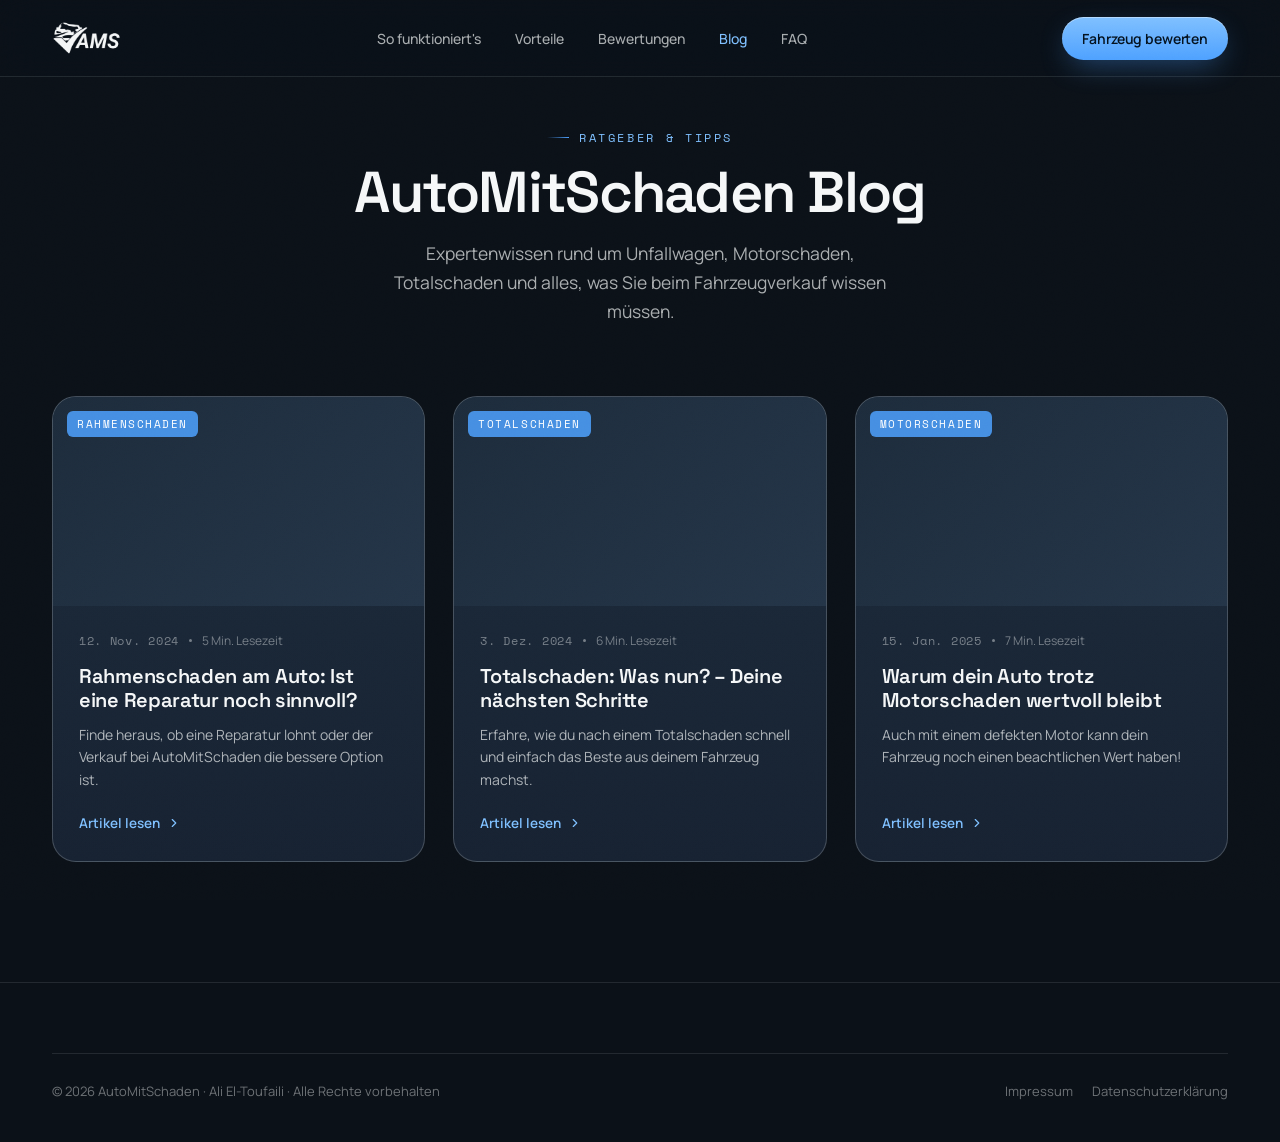
==== blog.html @ 616f6a23 "Initial commit: AutoMitSchaden website Co-Authored-By: Claude Sonnet 4.6 <noreply@anthropic.com>" ====
<!DOCTYPE html>
<html lang="de">
<head>
<meta charset="UTF-8" />
<meta name="viewport" content="width=device-width, initial-scale=1.0" />
<title>Blog — AutoMitSchaden | Ratgeber Fahrzeugverkauf</title>
<meta name="description" content="Ratgeber rund um den Verkauf beschädigter Fahrzeuge. Expertentipps zu Rahmenschaden, Totalschaden, Motorschaden und mehr." />
<meta name="robots" content="index, follow" />
<meta property="og:title" content="Blog — AutoMitSchaden" />
<meta property="og:description" content="Ratgeber rund um den Verkauf beschädigter Fahrzeuge." />
<meta property="og:type" content="website" />
<link rel="canonical" href="https://automitschaden.de/blog.html" />
<link rel="preconnect" href="https://fonts.googleapis.com" />
<link rel="preconnect" href="https://fonts.gstatic.com" crossorigin />
<link href="https://fonts.googleapis.com/css2?family=Space+Grotesk:wght@400;500;600;700&family=Manrope:wght@400;500;600;700;800&family=Space+Mono:wght@400;700&display=swap" rel="stylesheet" />
<link rel="stylesheet" href="styles.css" />
<link rel="stylesheet" href="sections.css" />
<style>
  .blog-page { min-height: 100vh; display: flex; flex-direction: column; }
  .blog-main { flex: 1; padding: 120px 0 90px; }
  .blog-hero { text-align: center; margin-bottom: 70px; }
  .blog-hero .eyebrow { justify-content: center; }
  .blog-hero h1 { font-family: var(--font-display); font-size: clamp(34px,4.5vw,58px); font-weight: 600; letter-spacing: -.03em; margin: 16px 0 18px; line-height: 1.02; }
  .blog-hero p { font-size: 17.5px; color: var(--paper-dim); max-width: 540px; margin: 0 auto; line-height: 1.65; }
  .blog-grid { display: grid; grid-template-columns: repeat(3, 1fr); gap: 28px; }
  .blog-card { background: linear-gradient(180deg, var(--ink-700), var(--ink-800)); border: 1px solid var(--hairline-strong); border-radius: var(--radius-lg); overflow: hidden; transition: transform .4s var(--ease), border-color .4s, box-shadow .4s; display: flex; flex-direction: column; }
  .blog-card:hover { transform: translateY(-6px); border-color: rgba(78,161,255,.3); box-shadow: 0 24px 60px -20px rgba(78,161,255,.18); }
  .blog-card-img { aspect-ratio: 16/9; overflow: hidden; background: var(--ink-800); position: relative; }
  .blog-card-img img { width: 100%; height: 100%; object-fit: cover; transition: transform .6s var(--ease); display: block; }
  .blog-card:hover .blog-card-img img { transform: scale(1.04); }
  .blog-card-img .blog-tag { position: absolute; top: 14px; left: 14px; font-family: var(--font-mono); font-size: 11px; letter-spacing: .14em; text-transform: uppercase; background: rgba(78,161,255,.85); color: #fff; padding: 5px 10px; border-radius: 6px; backdrop-filter: blur(8px); }
  .blog-card-body { padding: 26px 26px 28px; flex: 1; display: flex; flex-direction: column; }
  .blog-card-meta { display: flex; align-items: center; gap: 10px; margin-bottom: 14px; }
  .blog-card-meta time { font-family: var(--font-mono); font-size: 11.5px; color: var(--paper-faint); letter-spacing: .06em; }
  .blog-card-meta .dot { width: 3px; height: 3px; border-radius: 50%; background: var(--paper-faint); }
  .blog-card-meta .read-time { font-size: 12px; color: var(--paper-faint); }
  .blog-card h2 { font-family: var(--font-display); font-size: 20px; font-weight: 600; letter-spacing: -.015em; margin-bottom: 12px; line-height: 1.2; color: var(--paper); }
  .blog-card p { font-size: 14px; color: var(--paper-dim); line-height: 1.6; margin-bottom: 22px; flex: 1; }
  .blog-card-link { display: inline-flex; align-items: center; gap: 7px; font-size: 13.5px; font-weight: 600; color: var(--accent-2); transition: gap .2s; }
  .blog-card-link:hover { gap: 11px; }
  .blog-card-link svg { width: 14px; height: 14px; }
  @media (max-width: 880px) { .blog-grid { grid-template-columns: 1fr 1fr; } }
  @media (max-width: 560px) { .blog-grid { grid-template-columns: 1fr; } }
</style>
<script type="application/ld+json">
{
  "@context": "https://schema.org",
  "@type": "Blog",
  "name": "AutoMitSchaden Blog",
  "description": "Ratgeber rund um den Verkauf beschädigter Fahrzeuge",
  "url": "https://automitschaden.de/blog.html",
  "publisher": {
    "@type": "Organization",
    "name": "AutoMitSchaden",
    "url": "https://automitschaden.de"
  }
}
</script>
</head>
<body>
<div class="grain"></div>
<div class="blog-page">

  <nav class="nav scrolled" style="position:fixed;top:0;left:0;right:0;z-index:100;">
    <div class="container nav-in">
      <a class="nav-logo" href="index.html">
        <img src="assets/logo-light.png" alt="AutoMitSchaden" style="height:34px;" />
      </a>
      <div class="nav-links">
        <a href="index.html#prozess">So funktioniert's</a>
        <a href="index.html#vorteile">Vorteile</a>
        <a href="index.html#stimmen">Bewertungen</a>
        <a href="blog.html" style="color:var(--accent-2)">Blog</a>
        <a href="index.html#faq">FAQ</a>
      </div>
      <div class="nav-cta">
        <a href="index.html" class="btn btn-primary" style="padding:11px 20px;font-size:14px;">Fahrzeug bewerten</a>
      </div>
    </div>
  </nav>

  <main class="blog-main">
    <div class="container">
      <div class="blog-hero">
        <span class="eyebrow">Ratgeber &amp; Tipps</span>
        <h1>AutoMitSchaden Blog</h1>
        <p>Expertenwissen rund um Unfallwagen, Motorschaden, Totalschaden und alles, was Sie beim Fahrzeugverkauf wissen müssen.</p>
      </div>

      <div class="blog-grid">

        <a href="blog/rahmenschaden-auto.html" class="blog-card" style="text-decoration:none;">
          <div class="blog-card-img">
            <img src="assets/blog/rahmenschaden.jpg" alt="Unfallfahrzeug mit Rahmenschaden" loading="lazy"
                 onerror="this.style.display='none'; this.parentElement.style.background='linear-gradient(135deg,var(--ink-700),var(--ink-600))';" />
            <span class="blog-tag">Rahmenschaden</span>
          </div>
          <div class="blog-card-body">
            <div class="blog-card-meta">
              <time datetime="2024-11-12">12. Nov. 2024</time>
              <span class="dot"></span>
              <span class="read-time">5 Min. Lesezeit</span>
            </div>
            <h2>Rahmenschaden am Auto: Ist eine Reparatur noch sinnvoll?</h2>
            <p>Finde heraus, ob eine Reparatur lohnt oder der Verkauf bei AutoMitSchaden die bessere Option ist.</p>
            <span class="blog-card-link">
              Artikel lesen
              <svg viewBox="0 0 24 24" fill="none" stroke="currentColor" stroke-width="2" stroke-linecap="round" stroke-linejoin="round"><path d="M9 6l6 6-6 6"/></svg>
            </span>
          </div>
        </a>

        <a href="blog/totalschaden-naechste-schritte.html" class="blog-card" style="text-decoration:none;">
          <div class="blog-card-img">
            <img src="assets/blog/totalschaden.jpg" alt="Auto mit Totalschaden auf der Strasse" loading="lazy"
                 onerror="this.style.display='none'; this.parentElement.style.background='linear-gradient(135deg,var(--ink-700),var(--ink-600))';" />
            <span class="blog-tag">Totalschaden</span>
          </div>
          <div class="blog-card-body">
            <div class="blog-card-meta">
              <time datetime="2024-12-03">3. Dez. 2024</time>
              <span class="dot"></span>
              <span class="read-time">6 Min. Lesezeit</span>
            </div>
            <h2>Totalschaden: Was nun? &#8211; Deine n&auml;chsten Schritte</h2>
            <p>Erfahre, wie du nach einem Totalschaden schnell und einfach das Beste aus deinem Fahrzeug machst.</p>
            <span class="blog-card-link">
              Artikel lesen
              <svg viewBox="0 0 24 24" fill="none" stroke="currentColor" stroke-width="2" stroke-linecap="round" stroke-linejoin="round"><path d="M9 6l6 6-6 6"/></svg>
            </span>
          </div>
        </a>

        <a href="blog/motorschaden-auto-wertvoll.html" class="blog-card" style="text-decoration:none;">
          <div class="blog-card-img">
            <img src="assets/blog/motorschaden.jpg" alt="Mann inspiziert Motorschaden am Auto" loading="lazy"
                 onerror="this.style.display='none'; this.parentElement.style.background='linear-gradient(135deg,var(--ink-700),var(--ink-600))';" />
            <span class="blog-tag">Motorschaden</span>
          </div>
          <div class="blog-card-body">
            <div class="blog-card-meta">
              <time datetime="2025-01-15">15. Jan. 2025</time>
              <span class="dot"></span>
              <span class="read-time">7 Min. Lesezeit</span>
            </div>
            <h2>Warum dein Auto trotz Motorschaden wertvoll bleibt</h2>
            <p>Auch mit einem defekten Motor kann dein Fahrzeug noch einen beachtlichen Wert haben!</p>
            <span class="blog-card-link">
              Artikel lesen
              <svg viewBox="0 0 24 24" fill="none" stroke="currentColor" stroke-width="2" stroke-linecap="round" stroke-linejoin="round"><path d="M9 6l6 6-6 6"/></svg>
            </span>
          </div>
        </a>

      </div>
    </div>
  </main>

  <footer class="footer">
    <div class="container">
      <div class="foot-bot">
        <span>&#169; 2026 AutoMitSchaden &middot; Ali El-Toufaili &middot; Alle Rechte vorbehalten</span>
        <span>
          <a href="impressum.html" style="margin-right:16px;">Impressum</a>
          <a href="datenschutz.html">Datenschutzerkl&auml;rung</a>
        </span>
      </div>
    </div>
  </footer>

</div>
</body>
</html>
---- styles.css ----
/* ============================================================
   AutoMitSchaden (AMS) — Premium Automotive-Tech
   Design tokens + global styles
   ============================================================ */

:root {
  /* Brand ink — aufgehelltes Navy (mehr Tiefe, weniger Schwarz) */
  --ink-950: #0b1118;
  --ink-900: #0e1520;
  --ink-850: #121c27;
  --ink-800: #172232;
  --ink-700: #1d2c3c;
  --ink-600: #243548;

  /* Light/paper */
  --paper: #f5f7f8;
  --paper-dim: rgba(245, 247, 248, 0.68);
  --paper-faint: rgba(245, 247, 248, 0.42);
  --hairline: rgba(245, 247, 248, 0.10);
  --hairline-strong: rgba(245, 247, 248, 0.20);

  /* Accent — refined electric blue (tweakable) */
  --accent: #4ea1ff;
  --accent-2: #7fc0ff;
  --accent-deep: #2b6fd6;
  --accent-glow: rgba(78, 161, 255, 0.45);
  --accent-ink: #04121f;

  /* Success */
  --mint: #56d6a6;

  /* Glass */
  --glass: rgba(18, 27, 38, 0.55);
  --glass-strong: rgba(20, 30, 44, 0.82);
  --glass-border: rgba(245, 247, 248, 0.16);

  /* Form */
  --card-bg: #f6f8f9;
  --card-ink: #0e1620;
  --card-ink-dim: #586374;
  --card-line: #dfe5ea;
  --card-line-strong: #c6d0d8;
  --field-bg: #ffffff;

  /* Typography */
  --font-display: "Space Grotesk", "Manrope", system-ui, sans-serif;
  --font-ui: "Manrope", system-ui, sans-serif;
  --font-mono: "Space Mono", ui-monospace, "SFMono-Regular", monospace;

  /* Layout */
  --container: 1240px;
  --radius-lg: 24px;
  --radius: 16px;
  --radius-sm: 11px;
  --ease: cubic-bezier(0.22, 1, 0.36, 1);
  --ease-out: cubic-bezier(0.16, 1, 0.3, 1);
}

* { box-sizing: border-box; margin: 0; padding: 0; }

html { scroll-behavior: smooth; -webkit-font-smoothing: antialiased; text-rendering: optimizeLegibility; }

body {
  font-family: var(--font-ui);
  background: var(--ink-950);
  color: var(--paper);
  line-height: 1.5;
  overflow-x: hidden;
}

::selection { background: var(--accent); color: var(--accent-ink); }

img { max-width: 100%; display: block; }
button { font-family: inherit; cursor: pointer; border: none; background: none; color: inherit; }
input, select, textarea { font-family: inherit; font-size: inherit; }
a { color: inherit; text-decoration: none; }

/* Scrollbar */
::-webkit-scrollbar { width: 10px; height: 10px; }
::-webkit-scrollbar-track { background: var(--ink-950); }
::-webkit-scrollbar-thumb { background: var(--ink-600); border-radius: 8px; border: 2px solid var(--ink-950); }

/* ---------- Typography helpers ---------- */
.display {
  font-family: var(--font-display);
  font-weight: 600;
  letter-spacing: -0.025em;
  line-height: 0.98;
}
.eyebrow {
  font-family: var(--font-mono);
  font-size: 12px;
  letter-spacing: 0.22em;
  text-transform: uppercase;
  color: var(--accent-2);
  display: inline-flex;
  align-items: center;
  gap: 10px;
}
.eyebrow::before {
  content: "";
  width: 22px; height: 1px;
  background: linear-gradient(90deg, transparent, var(--accent));
}

/* ---------- Layout ---------- */
.container { width: 100%; max-width: var(--container); margin: 0 auto; padding: 0 32px; }
section { position: relative; }
@media (max-width: 480px) { .container { padding: 0 18px; } }

/* ---------- Buttons ---------- */
.btn {
  display: inline-flex; align-items: center; justify-content: center; gap: 10px;
  font-weight: 600; font-size: 15px; letter-spacing: -0.01em;
  padding: 15px 26px; border-radius: 999px;
  transition: transform .35s var(--ease), box-shadow .35s var(--ease), background .3s, color .3s, border-color .3s;
  white-space: nowrap;
}
.btn-primary {
  background: linear-gradient(180deg, var(--accent-2), var(--accent));
  color: var(--accent-ink);
  box-shadow: 0 10px 30px -8px var(--accent-glow), inset 0 1px 0 rgba(255,255,255,.4);
}
.btn-primary:hover { transform: translateY(-2px); box-shadow: 0 18px 44px -10px var(--accent-glow), inset 0 1px 0 rgba(255,255,255,.5); }
.btn-ghost {
  background: rgba(245,247,248,.05);
  border: 1px solid var(--hairline-strong);
  color: var(--paper);
  backdrop-filter: blur(8px);
}
.btn-ghost:hover { background: rgba(245,247,248,.10); border-color: var(--paper-faint); }

/* ---------- Reveal on scroll ---------- */
[data-reveal] {
  opacity: 0;
  transform: translateY(24px);
  transition: opacity .95s var(--ease-out), transform .95s var(--ease-out);
  transition-delay: var(--reveal-delay, 0ms);
  will-change: opacity, transform;
}
[data-reveal].in { opacity: 1; transform: none; }

@media (prefers-reduced-motion: reduce) {
  [data-reveal] { opacity: 1 !important; transform: none !important; }
  html { scroll-behavior: auto; }
}

/* calm motion (tweak) */
.calm-motion .float-tag { animation: none !important; }
.calm-motion .hero-grid { transform: none !important; }
.calm-motion .hero-orb { animation: none !important; }
.calm-motion .vsuccess .ring::before { animation: none !important; }
.calm-motion [data-reveal] { transition-duration: .5s !important; transition-delay: 0ms !important; }

/* ---------- Spinner ---------- */
@keyframes spin { from { transform: rotate(0deg); } to { transform: rotate(360deg); } }

/* ---------- Placeholder imagery ---------- */
.ph {
  position: relative;
  background:
    repeating-linear-gradient(135deg, rgba(245,247,248,.04) 0 2px, transparent 2px 11px),
    linear-gradient(160deg, var(--ink-700), var(--ink-800));
  border: 1px solid var(--hairline-strong);
  border-radius: var(--radius);
  overflow: hidden;
  display: flex; align-items: center; justify-content: center;
}
.ph::after {
  content: attr(data-label);
  font-family: var(--font-mono);
  font-size: 11px; letter-spacing: .14em; text-transform: uppercase;
  color: var(--paper-faint);
  padding: 6px 10px;
  border: 1px dashed var(--hairline-strong);
  border-radius: 6px;
  background: rgba(11,17,24,.4);
}

/* ---------- Legal content pages ---------- */
.legal-content { max-width: 780px; }
.legal-content h1 {
  font-family: var(--font-display); font-weight: 600;
  font-size: clamp(30px, 3.8vw, 50px); letter-spacing: -.03em; margin-bottom: 40px; line-height: 1;
}
.legal-content h2 {
  font-family: var(--font-display); font-size: 22px; font-weight: 600;
  letter-spacing: -.01em; margin: 44px 0 14px; color: var(--paper);
}
.legal-content h3 { font-family: var(--font-display); font-size: 17px; margin: 28px 0 10px; color: var(--paper); }
.legal-content p, .legal-content li { font-size: 15.5px; color: var(--paper-dim); line-height: 1.7; margin-bottom: 16px; }
.legal-content ul { padding-left: 22px; margin-bottom: 16px; }
.legal-content li { margin-bottom: 8px; }
.legal-content a { color: var(--accent-2); text-decoration: underline; }
.legal-content a:hover { color: var(--accent); }
.legal-content .caps { text-transform: uppercase; font-size: 14px; }
@media (max-width: 560px) { .legal-content { padding: 0; } }

/* utility */
.grain {
  position: fixed; inset: 0; pointer-events: none; z-index: 9999; opacity: .03; mix-blend-mode: overlay;
  background-image: url("data:image/svg+xml,%3Csvg xmlns='http://www.w3.org/2000/svg' width='120' height='120'%3E%3Cfilter id='n'%3E%3CfeTurbulence type='fractalNoise' baseFrequency='.9' numOctaves='2'/%3E%3C/filter%3E%3Crect width='100%25' height='100%25' filter='url(%23n)'/%3E%3C/svg%3E");
}
---- sections.css ----
/* ============================================================
   Sections — nav, hero, process, benefits, testimonials, faq, footer
   ============================================================ */

/* ---------------- NAV ---------------- */
.nav {
  position: fixed; top: 0; left: 0; right: 0; z-index: 100;
  transition: background .4s, border-color .4s, backdrop-filter .4s;
  border-bottom: 1px solid transparent;
}
.nav.scrolled { background: rgba(11,17,24,.8); backdrop-filter: blur(18px) saturate(1.4); border-bottom-color: var(--hairline); }
.nav-in { display: flex; align-items: center; justify-content: space-between; height: 76px; }
.nav-logo { display: flex; align-items: center; gap: 11px; }
.nav-logo img { height: 34px; width: auto; }
.nav-logo b { font-family: var(--font-display); font-size: 18px; letter-spacing: -.01em; }
.nav-links { display: flex; align-items: center; gap: 34px; }
.nav-links a { font-size: 14px; font-weight: 500; color: var(--paper-dim); transition: color .2s; }
.nav-links a:hover { color: var(--paper); }
.nav-cta { display: flex; align-items: center; gap: 16px; }
.nav-phone { font-size: 14px; font-weight: 600; color: var(--paper); display: inline-flex; gap: 8px; align-items: center; }
.nav-phone svg { color: var(--accent-2); }
@media (max-width: 940px) {
  .nav-links, .nav-phone { display: none; }
}

/* ---------------- HERO ---------------- */
.hero { position: relative; padding: 138px 0 90px; overflow: hidden; }
.hero-stage {
  position: absolute; inset: 0; z-index: 0; pointer-events: none;
  background:
    radial-gradient(130% 100% at 80% -5%, rgba(78,161,255,.28), transparent 55%),
    radial-gradient(90% 80% at 10% 110%, rgba(43,111,214,.22), transparent 60%),
    linear-gradient(180deg, var(--ink-900), var(--ink-950));
}
.hero-grid {
  position: absolute; inset: 0; z-index: 0; opacity: .45;
  background-image:
    linear-gradient(var(--hairline) 1px, transparent 1px),
    linear-gradient(90deg, var(--hairline) 1px, transparent 1px);
  background-size: 64px 64px;
  mask-image: radial-gradient(85% 75% at 50% 25%, #000 30%, transparent 80%);
}
.hero-orb {
  position: absolute; z-index: 0; border-radius: 50%; filter: blur(70px); pointer-events: none;
}
@keyframes orbPulse { 0%,100%{opacity:.35; transform:scale(1)} 50%{opacity:.6; transform:scale(1.08)} }
.hero-in { position: relative; z-index: 2; display: grid; grid-template-columns: 1.05fr .95fr; gap: 56px; align-items: center; }

.hero-badge {
  display: inline-flex; align-items: center; gap: 9px; padding: 7px 14px 7px 9px;
  background: rgba(245,247,248,.06); border: 1px solid var(--hairline-strong);
  border-radius: 999px; font-size: 12.5px; font-weight: 600; color: var(--paper-dim);
  backdrop-filter: blur(8px); margin-bottom: 26px;
}
.hero-badge .dot { width: 8px; height: 8px; border-radius: 50%; background: var(--mint); box-shadow: 0 0 0 4px rgba(86,214,166,.2); }
.hero h1 {
  font-family: var(--font-display); font-weight: 600;
  font-size: clamp(38px, 5.2vw, 66px); line-height: .98; letter-spacing: -.03em;
  margin-bottom: 22px; text-wrap: balance;
}
.hero h1 em { font-style: normal; background: linear-gradient(120deg, var(--accent-2), var(--accent)); -webkit-background-clip: text; background-clip: text; color: transparent; }
.hero-lead { font-size: clamp(15.5px, 1.35vw, 18px); color: var(--paper-dim); max-width: 490px; line-height: 1.65; margin-bottom: 30px; text-wrap: pretty; }
.hero-points { display: flex; flex-wrap: wrap; gap: 10px 20px; margin-bottom: 34px; }
.hero-point { display: inline-flex; align-items: center; gap: 9px; font-size: 14px; font-weight: 500; color: var(--paper); }
.hero-point svg { color: var(--accent-2); flex: none; }
.hero-actions { display: flex; align-items: center; gap: 16px; flex-wrap: wrap; }
.hero-rating { display: inline-flex; align-items: center; gap: 11px; }
.stars { display: inline-flex; gap: 2px; color: #ffc24b; }
.hero-rating small { font-size: 12.5px; color: var(--paper-dim); line-height: 1.3; }
.hero-rating small b { color: var(--paper); display: block; font-size: 13.5px; }

/* Float tags — positioned to never overlap content */
.hero-form-wrap { position: relative; }
.hero-form-wrap .float-tag {
  position: absolute; z-index: 5; background: var(--glass-strong); border: 1px solid var(--glass-border);
  backdrop-filter: blur(16px); border-radius: 14px; padding: 11px 14px; display: flex; gap: 11px; align-items: center;
  box-shadow: 0 20px 50px -20px rgba(0,0,0,.7);
  pointer-events: none;
}
.float-tag .ic { width: 32px; height: 32px; border-radius: 9px; background: rgba(78,161,255,.18); color: var(--accent-2); display: grid; place-items: center; flex: none; }
.float-tag .tt { font-size: 12px; color: var(--paper-dim); line-height: 1.25; }
.float-tag .tt b { display: block; color: var(--paper); font-size: 13.5px; font-weight: 700; }
/* Both tags float above the form card — never overlap any content */
.float-a { top: 0; left: 14px; transform: translateY(calc(-100% - 14px)); animation: floaty 6s var(--ease) infinite; }
.float-b { top: 0; right: 14px; transform: translateY(calc(-100% - 14px)); animation: floaty 7s var(--ease) infinite .6s; }
@keyframes floaty { 0%,100%{ transform: translateY(0) } 50%{ transform: translateY(-10px) } }

/* logos / trust marquee */
.logos { padding: 44px 0 16px; }
.logos-lab { text-align: center; font-family: var(--font-mono); font-size: 11px; letter-spacing: .2em; text-transform: uppercase; color: var(--paper-faint); margin-bottom: 22px; }
.logos-row { display: flex; align-items: center; justify-content: center; gap: 44px; flex-wrap: wrap; opacity: .55; }
.logos-row span { font-family: var(--font-display); font-weight: 600; font-size: 20px; letter-spacing: -.01em; color: var(--paper); }

/* ---------------- Section shell ---------------- */
.sec { padding: 110px 0; }
.sec-head { max-width: 680px; margin-bottom: 56px; }
.sec-head.center { margin-left: auto; margin-right: auto; text-align: center; }
.sec-head h2, h2.sec-head { font-family: var(--font-display); font-weight: 600; font-size: clamp(28px, 3.4vw, 44px); letter-spacing: -.028em; line-height: 1.05; margin: 18px 0 16px; text-wrap: balance; }
/* AnimHeading wraps h2 words in spans */
.sec-head > h2, h2.sec-head { overflow: visible; }
.sec-head > p { font-size: 17px; color: var(--paper-dim); line-height: 1.6; text-wrap: pretty; }

/* ---------------- PROCESS ---------------- */
.proc { display: grid; grid-template-columns: repeat(4, 1fr); gap: 20px; }
.proc-card { position: relative; padding: 28px 24px 30px; border-radius: var(--radius); background: linear-gradient(160deg, var(--ink-700), var(--ink-800)); border: 1px solid var(--hairline-strong); overflow: hidden; transition: transform .4s var(--ease), border-color .4s, box-shadow .4s; }
.proc-card:hover { transform: translateY(-6px); border-color: rgba(78,161,255,.3); box-shadow: 0 20px 50px -20px rgba(78,161,255,.2); }
.proc-card .k { font-family: var(--font-mono); font-size: 12px; letter-spacing: .14em; color: var(--accent-2); }
.proc-card .pic { width: 46px; height: 46px; border-radius: 12px; background: rgba(78,161,255,.12); color: var(--accent-2); display: grid; place-items: center; margin: 18px 0 18px; }
.proc-card h3 { font-family: var(--font-display); font-size: 19px; letter-spacing: -.01em; margin-bottom: 9px; }
.proc-card p { font-size: 14px; color: var(--paper-dim); line-height: 1.55; }
.proc-card .line { position: absolute; top: 40px; right: -10px; color: var(--hairline-strong); }
@media (max-width: 900px) { .proc { grid-template-columns: 1fr 1fr; } }
@media (max-width: 520px) { .proc { grid-template-columns: 1fr; } }

/* ---------------- SHOWCASE (split image) ---------------- */
.showcase { display: grid; grid-template-columns: 1fr 1fr; gap: 56px; align-items: center; }
.showcase .ph { aspect-ratio: 4/3; }
.showcase-list { display: flex; flex-direction: column; gap: 22px; margin-top: 8px; }
.showcase-item { display: flex; gap: 16px; }
.showcase-item .si { width: 42px; height: 42px; border-radius: 11px; flex: none; background: rgba(78,161,255,.1); color: var(--accent-2); display: grid; place-items: center; }
.showcase-item h4 { font-family: var(--font-display); font-size: 17px; margin-bottom: 4px; }
.showcase-item p { font-size: 14px; color: var(--paper-dim); line-height: 1.55; }
@media (max-width: 860px) { .showcase { grid-template-columns: 1fr; gap: 36px; } }

/* ---------------- BENEFITS ---------------- */
.bgrid { display: grid; grid-template-columns: repeat(3, 1fr); gap: 1px; background: var(--hairline); border: 1px solid var(--hairline-strong); border-radius: var(--radius-lg); overflow: hidden; }
.bcard { background: var(--ink-800); padding: 34px 30px; transition: background .4s; }
.bcard:hover { background: var(--ink-700); }
.bcard .bi { width: 44px; height: 44px; border-radius: 11px; background: rgba(78,161,255,.12); color: var(--accent-2); display: grid; place-items: center; margin-bottom: 20px; }
.bcard h3 { font-family: var(--font-display); font-size: 18px; letter-spacing: -.01em; margin-bottom: 9px; }
.bcard p { font-size: 14px; color: var(--paper-dim); line-height: 1.55; }
@media (max-width: 860px) { .bgrid { grid-template-columns: 1fr 1fr; } }
@media (max-width: 520px) { .bgrid { grid-template-columns: 1fr; } }

/* ---------------- TESTIMONIALS ---------------- */
.tgrid { display: grid; grid-template-columns: repeat(2, 1fr); gap: 20px; }
.tcard { padding: 30px; border-radius: var(--radius); background: linear-gradient(180deg, rgba(78,161,255,.05), var(--ink-800)); border: 1px solid var(--hairline-strong); display: flex; flex-direction: column; gap: 18px; transition: border-color .3s; }
.tcard:hover { border-color: rgba(78,161,255,.3); }
.tcard .tq { font-size: 17px; line-height: 1.55; color: var(--paper); letter-spacing: -.01em; text-wrap: pretty; }
.tcard .tf { display: flex; align-items: center; gap: 13px; }
.tav { width: 44px; height: 44px; border-radius: 50%; background: linear-gradient(135deg, var(--ink-600), var(--ink-700)); border: 1px solid var(--hairline-strong); display: grid; place-items: center; font-family: var(--font-display); font-weight: 600; font-size: 16px; color: var(--paper); flex: none; }
.tf .tn b { font-size: 14.5px; font-weight: 700; display: block; }
.tf .tn span { font-size: 12.5px; color: var(--paper-dim); }
.tcard .tmeta { display: flex; align-items: center; justify-content: space-between; }
.dmg-tag { font-size: 11.5px; font-weight: 600; padding: 4px 10px; border-radius: 999px; background: rgba(78,161,255,.14); color: var(--accent-2); }
@media (max-width: 720px) { .tgrid { grid-template-columns: 1fr; } }

/* stat band */
.stats { display: grid; grid-template-columns: repeat(4, 1fr); gap: 24px; padding: 44px 48px; border-radius: var(--radius-lg); background: linear-gradient(120deg, var(--ink-700), var(--ink-800)); border: 1px solid var(--hairline-strong); }
.stat .sv { font-family: var(--font-display); font-weight: 600; font-size: clamp(28px, 3.2vw, 42px); letter-spacing: -.03em; background: linear-gradient(120deg, var(--paper), var(--accent-2)); -webkit-background-clip: text; background-clip: text; color: transparent; }
.stat .sl { font-size: 13.5px; color: var(--paper-dim); margin-top: 6px; }
@media (max-width: 720px) { .stats { grid-template-columns: 1fr 1fr; gap: 30px 24px; padding: 34px; } }

/* ---------------- FAQ ---------------- */
.faq { display: grid; grid-template-columns: .8fr 1.2fr; gap: 56px; align-items: start; }
.faq-list { display: flex; flex-direction: column; }
.faq-item { border-top: 1px solid var(--hairline); }
.faq-item:last-child { border-bottom: 1px solid var(--hairline); }
.faq-q { width: 100%; display: flex; align-items: center; justify-content: space-between; gap: 20px; padding: 22px 0; text-align: left; font-family: var(--font-display); font-size: 17px; letter-spacing: -.01em; color: var(--paper); }
.faq-q .fic { width: 30px; height: 30px; border-radius: 50%; border: 1px solid var(--hairline-strong); display: grid; place-items: center; flex: none; transition: all .3s; color: var(--paper-dim); }
.faq-item.open .fic { background: var(--accent); border-color: var(--accent); color: var(--accent-ink); transform: rotate(45deg); }
.faq-a { overflow: hidden; max-height: 0; transition: max-height .45s var(--ease); }
.faq-a > div { padding: 0 0 22px; font-size: 15px; color: var(--paper-dim); line-height: 1.65; max-width: 92%; }
@media (max-width: 820px) { .faq { grid-template-columns: 1fr; gap: 32px; } }

/* ---------------- FINAL CTA ---------------- */
.fcta { position: relative; overflow: hidden; border-radius: 28px; padding: 70px 60px; text-align: center; background: linear-gradient(135deg, var(--ink-600), var(--ink-800)); border: 1px solid var(--hairline-strong); }
.fcta::before { content:""; position:absolute; inset:0; background: radial-gradient(75% 130% at 50% 0%, rgba(78,161,255,.26), transparent 60%); }
.fcta > * { position: relative; }
.fcta h2 { font-family: var(--font-display); font-weight: 600; font-size: clamp(28px, 3.8vw, 50px); letter-spacing: -.03em; line-height: 1; margin-bottom: 18px; text-wrap: balance; }
.fcta p { font-size: 17.5px; color: var(--paper-dim); max-width: 520px; margin: 0 auto 32px; }
@media (max-width: 600px) { .fcta { padding: 48px 26px; } }

/* ---------------- FOOTER ---------------- */
.footer { padding: 70px 0 40px; border-top: 1px solid var(--hairline); margin-top: 30px; }
.foot-top { display: grid; grid-template-columns: 1.4fr 1fr 1fr 1fr; gap: 40px; padding-bottom: 48px; }
.foot-brand img { height: 32px; margin-bottom: 18px; }
.foot-brand p { font-size: 14px; color: var(--paper-dim); line-height: 1.6; max-width: 280px; }
.foot-col h5 { font-size: 12px; letter-spacing: .08em; text-transform: uppercase; color: var(--paper-faint); margin-bottom: 16px; font-weight: 700; }
.foot-col a { display: block; font-size: 14px; color: var(--paper-dim); padding: 6px 0; transition: color .2s; }
.foot-col a:hover { color: var(--paper); }
.foot-bot { display: flex; align-items: center; justify-content: space-between; padding-top: 28px; border-top: 1px solid var(--hairline); font-size: 13px; color: var(--paper-faint); flex-wrap: wrap; gap: 12px; }
.foot-bot a { color: var(--paper-faint); transition: color .2s; }
.foot-bot a:hover { color: var(--paper-dim); }
@media (max-width: 820px) { .foot-top { grid-template-columns: 1fr 1fr; gap: 32px; } }
@media (max-width: 480px) { .foot-top { grid-template-columns: 1fr; } }

/* ---------------- HERO responsive ---------------- */
@media (max-width: 980px) {
  .hero-in { grid-template-columns: 1fr; gap: 48px; }
  .hero { padding-top: 110px; }
  .float-a, .float-b { display: none; }
}
@media (max-width: 480px) {
  .hero { padding-top: 96px; }
  .stats { padding: 28px 20px; }
  .sec { padding: 70px 0; }
  .fcta { padding: 40px 20px; }
}
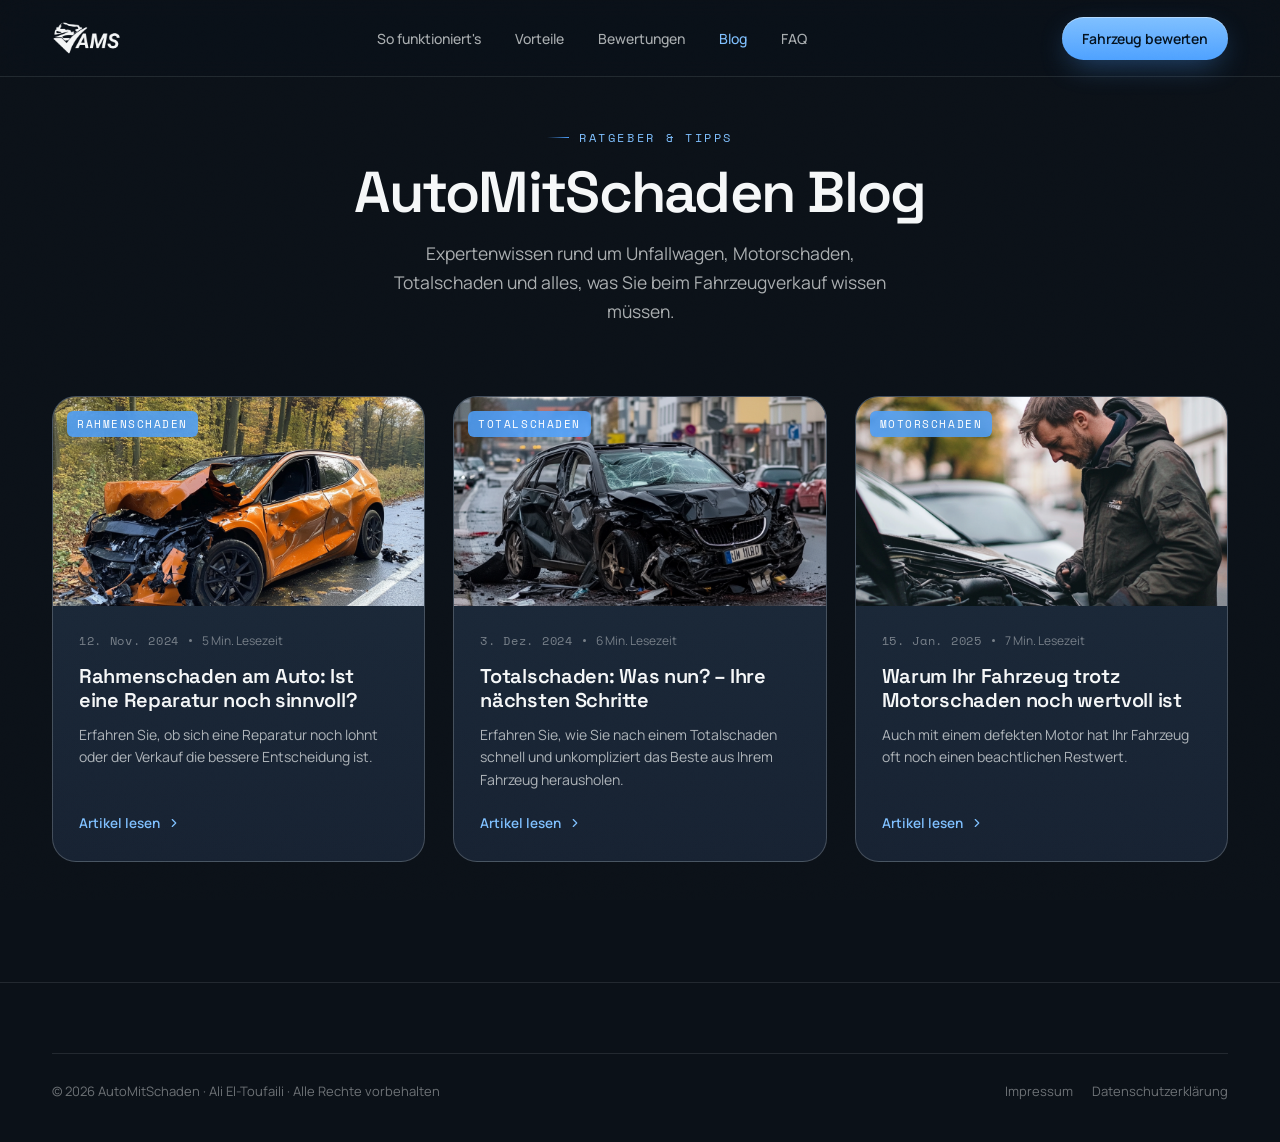
==== commit 46b3327b: "Publish-ready: SEO, security, UX, form validation, content rewrite - React dev builds → production.m" ====
--- a/blog.html
+++ b/blog.html
@@ -5,6 +5,12 @@
 <meta name="viewport" content="width=device-width, initial-scale=1.0" />
 <title>Blog — AutoMitSchaden | Ratgeber Fahrzeugverkauf</title>
 <meta name="description" content="Ratgeber rund um den Verkauf beschädigter Fahrzeuge. Expertentipps zu Rahmenschaden, Totalschaden, Motorschaden und mehr." />
+<link rel="icon" type="image/png" sizes="32x32" href="assets/favicon.png" />
+<link rel="apple-touch-icon" sizes="180x180" href="assets/logo-light.png" />
+<meta name="theme-color" content="#0b1118" />
+<meta property="og:image" content="https://automitschaden.de/assets/og-image.jpg" />
+<meta property="og:image:width" content="1200" />
+<meta property="og:image:height" content="630" />
 <meta name="robots" content="index, follow" />
 <meta property="og:title" content="Blog — AutoMitSchaden" />
 <meta property="og:description" content="Ratgeber rund um den Verkauf beschädigter Fahrzeuge." />
@@ -102,7 +108,7 @@
               <span class="read-time">5 Min. Lesezeit</span>
             </div>
             <h2>Rahmenschaden am Auto: Ist eine Reparatur noch sinnvoll?</h2>
-            <p>Finde heraus, ob eine Reparatur lohnt oder der Verkauf bei AutoMitSchaden die bessere Option ist.</p>
+            <p>Erfahren Sie, ob sich eine Reparatur noch lohnt oder der Verkauf die bessere Entscheidung ist.</p>
             <span class="blog-card-link">
               Artikel lesen
               <svg viewBox="0 0 24 24" fill="none" stroke="currentColor" stroke-width="2" stroke-linecap="round" stroke-linejoin="round"><path d="M9 6l6 6-6 6"/></svg>
@@ -122,8 +128,8 @@
               <span class="dot"></span>
               <span class="read-time">6 Min. Lesezeit</span>
             </div>
-            <h2>Totalschaden: Was nun? &#8211; Deine n&auml;chsten Schritte</h2>
-            <p>Erfahre, wie du nach einem Totalschaden schnell und einfach das Beste aus deinem Fahrzeug machst.</p>
+            <h2>Totalschaden: Was nun? &#8211; Ihre n&auml;chsten Schritte</h2>
+            <p>Erfahren Sie, wie Sie nach einem Totalschaden schnell und unkompliziert das Beste aus Ihrem Fahrzeug herausholen.</p>
             <span class="blog-card-link">
               Artikel lesen
               <svg viewBox="0 0 24 24" fill="none" stroke="currentColor" stroke-width="2" stroke-linecap="round" stroke-linejoin="round"><path d="M9 6l6 6-6 6"/></svg>
@@ -143,8 +149,8 @@
               <span class="dot"></span>
               <span class="read-time">7 Min. Lesezeit</span>
             </div>
-            <h2>Warum dein Auto trotz Motorschaden wertvoll bleibt</h2>
-            <p>Auch mit einem defekten Motor kann dein Fahrzeug noch einen beachtlichen Wert haben!</p>
+            <h2>Warum Ihr Fahrzeug trotz Motorschaden noch wertvoll ist</h2>
+            <p>Auch mit einem defekten Motor hat Ihr Fahrzeug oft noch einen beachtlichen Restwert.</p>
             <span class="blog-card-link">
               Artikel lesen
               <svg viewBox="0 0 24 24" fill="none" stroke="currentColor" stroke-width="2" stroke-linecap="round" stroke-linejoin="round"><path d="M9 6l6 6-6 6"/></svg>
--- a/sections.css
+++ b/sections.css
@@ -19,8 +19,21 @@
 .nav-cta { display: flex; align-items: center; gap: 16px; }
 .nav-phone { font-size: 14px; font-weight: 600; color: var(--paper); display: inline-flex; gap: 8px; align-items: center; }
 .nav-phone svg { color: var(--accent-2); }
+/* WhatsApp mobile icon in nav — only on small screens */
+.nav-wa-mobile {
+  display: none;
+  width: 40px; height: 40px;
+  border-radius: 50%;
+  background: rgba(37,211,102,.15);
+  color: #25d366;
+  align-items: center; justify-content: center;
+  transition: background .2s;
+}
+.nav-wa-mobile:hover { background: rgba(37,211,102,.28); }
+
 @media (max-width: 940px) {
   .nav-links, .nav-phone { display: none; }
+  .nav-wa-mobile { display: flex; }
 }
 
 /* ---------------- HERO ---------------- */
@@ -60,7 +73,7 @@
 }
 .hero h1 em { font-style: normal; background: linear-gradient(120deg, var(--accent-2), var(--accent)); -webkit-background-clip: text; background-clip: text; color: transparent; }
 .hero-lead { font-size: clamp(15.5px, 1.35vw, 18px); color: var(--paper-dim); max-width: 490px; line-height: 1.65; margin-bottom: 30px; text-wrap: pretty; }
-.hero-points { display: flex; flex-wrap: wrap; gap: 10px 20px; margin-bottom: 34px; }
+.hero-points { display: grid; grid-template-columns: 1fr 1fr; gap: 10px 24px; margin-bottom: 34px; }
 .hero-point { display: inline-flex; align-items: center; gap: 9px; font-size: 14px; font-weight: 500; color: var(--paper); }
 .hero-point svg { color: var(--accent-2); flex: none; }
 .hero-actions { display: flex; align-items: center; gap: 16px; flex-wrap: wrap; }
@@ -80,10 +93,17 @@
 .float-tag .ic { width: 32px; height: 32px; border-radius: 9px; background: rgba(78,161,255,.18); color: var(--accent-2); display: grid; place-items: center; flex: none; }
 .float-tag .tt { font-size: 12px; color: var(--paper-dim); line-height: 1.25; }
 .float-tag .tt b { display: block; color: var(--paper); font-size: 13.5px; font-weight: 700; }
-/* Both tags float above the form card — never overlap any content */
-.float-a { top: 0; left: 14px; transform: translateY(calc(-100% - 14px)); animation: floaty 6s var(--ease) infinite; }
-.float-b { top: 0; right: 14px; transform: translateY(calc(-100% - 14px)); animation: floaty 7s var(--ease) infinite .6s; }
-@keyframes floaty { 0%,100%{ transform: translateY(0) } 50%{ transform: translateY(-10px) } }
+/* Both tags float above the form card — base position included in keyframe so animation never overrides it */
+.float-a { top: 0; left: 14px; animation: floatA 6s var(--ease) infinite; }
+.float-b { bottom: 0; right: 14px; animation: floatB 7s var(--ease) infinite .6s; }
+@keyframes floatA {
+  0%,100% { transform: translateY(calc(-100% - 18px)); }
+  50%     { transform: translateY(calc(-100% - 28px)); }
+}
+@keyframes floatB {
+  0%,100% { transform: translateY(calc(100% + 18px)); }
+  50%     { transform: translateY(calc(100% + 28px)); }
+}
 
 /* logos / trust marquee */
 .logos { padding: 44px 0 16px; }
@@ -173,7 +193,7 @@
 
 /* ---------------- FOOTER ---------------- */
 .footer { padding: 70px 0 40px; border-top: 1px solid var(--hairline); margin-top: 30px; }
-.foot-top { display: grid; grid-template-columns: 1.4fr 1fr 1fr 1fr; gap: 40px; padding-bottom: 48px; }
+.foot-top { display: grid; grid-template-columns: 1.4fr 1fr 1fr 1.2fr 1fr; gap: 40px; padding-bottom: 48px; }
 .foot-brand img { height: 32px; margin-bottom: 18px; }
 .foot-brand p { font-size: 14px; color: var(--paper-dim); line-height: 1.6; max-width: 280px; }
 .foot-col h5 { font-size: 12px; letter-spacing: .08em; text-transform: uppercase; color: var(--paper-faint); margin-bottom: 16px; font-weight: 700; }
@@ -197,3 +217,65 @@
   .sec { padding: 70px 0; }
   .fcta { padding: 40px 20px; }
 }
+
+/* ---------------- Footer contact links ---------------- */
+.foot-contact-link {
+  display: flex !important;
+  align-items: center;
+  gap: 8px;
+}
+.foot-contact-link svg { flex: none; color: var(--accent-2); }
+
+/* ---------------- Floating contact button ---------------- */
+.float-contact {
+  position: fixed;
+  bottom: 28px; right: 28px;
+  z-index: 200;
+  display: flex;
+  flex-direction: column;
+  align-items: flex-end;
+  gap: 10px;
+}
+.float-contact-btn {
+  width: 56px; height: 56px;
+  border-radius: 50%;
+  background: linear-gradient(135deg, var(--accent-2), var(--accent));
+  color: var(--accent-ink);
+  display: flex; align-items: center; justify-content: center;
+  box-shadow: 0 8px 28px -6px rgba(78,161,255,.6);
+  transition: transform .3s var(--ease), box-shadow .3s var(--ease);
+  cursor: pointer;
+  flex: none;
+}
+.float-contact-btn:hover { transform: scale(1.08); box-shadow: 0 14px 36px -8px rgba(78,161,255,.7); }
+
+.float-contact-menu {
+  display: flex;
+  flex-direction: column;
+  gap: 8px;
+  align-items: flex-end;
+  animation: fcMenuIn .25s var(--ease-out) both;
+}
+@keyframes fcMenuIn { from { opacity:0; transform:translateY(10px); } to { opacity:1; transform:none; } }
+
+.float-contact-item {
+  display: inline-flex; align-items: center; gap: 10px;
+  background: var(--glass-strong);
+  border: 1px solid var(--glass-border);
+  backdrop-filter: blur(16px);
+  border-radius: 999px;
+  padding: 10px 18px 10px 14px;
+  font-size: 14px; font-weight: 600; color: var(--paper);
+  white-space: nowrap;
+  transition: background .2s, border-color .2s, transform .2s var(--ease);
+  box-shadow: 0 8px 24px -10px rgba(0,0,0,.5);
+}
+.float-contact-item:hover { background: rgba(20,30,44,.95); border-color: var(--hairline-strong); transform: translateX(-3px); }
+.float-contact-item svg { flex: none; }
+.float-contact-wa { color: #25d366; }
+.float-contact-wa svg { color: #25d366; }
+
+@media (max-width: 480px) {
+  .float-contact { bottom: 20px; right: 16px; }
+  .float-contact-btn { width: 52px; height: 52px; }
+}
